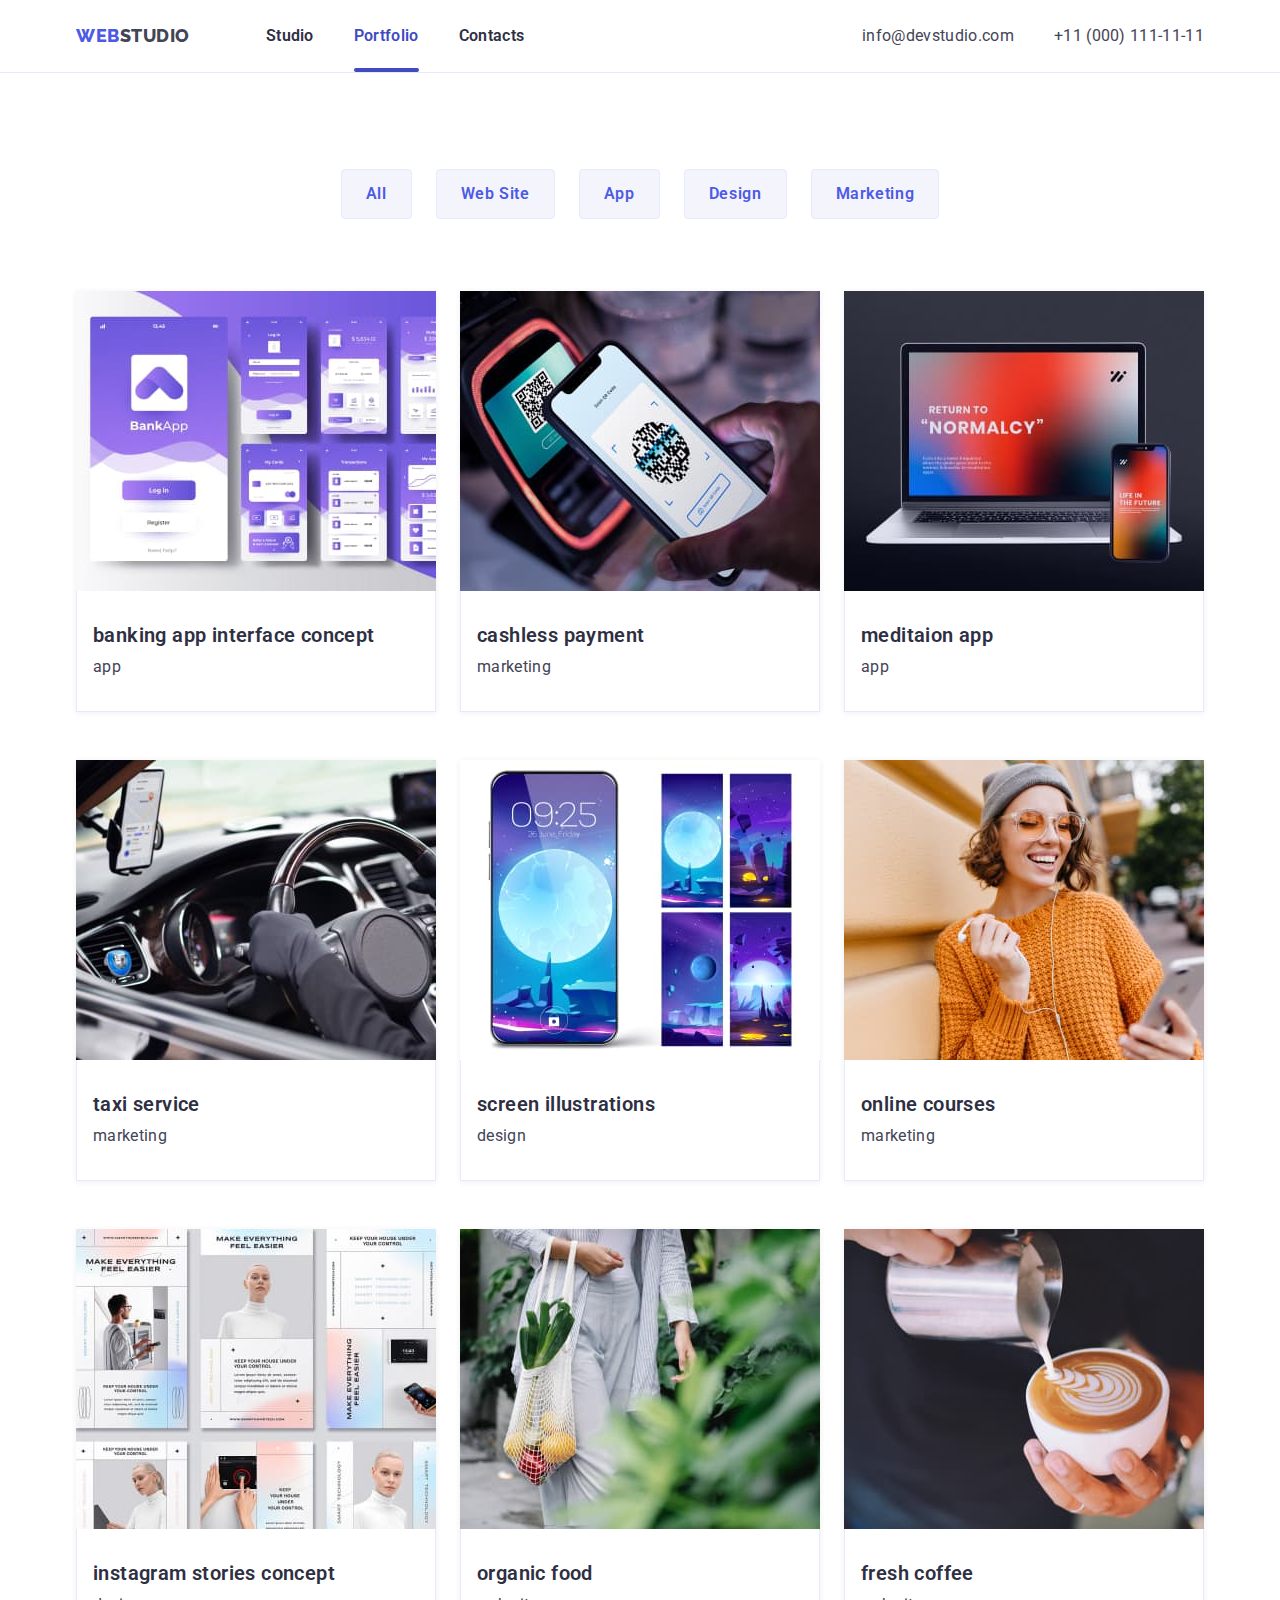
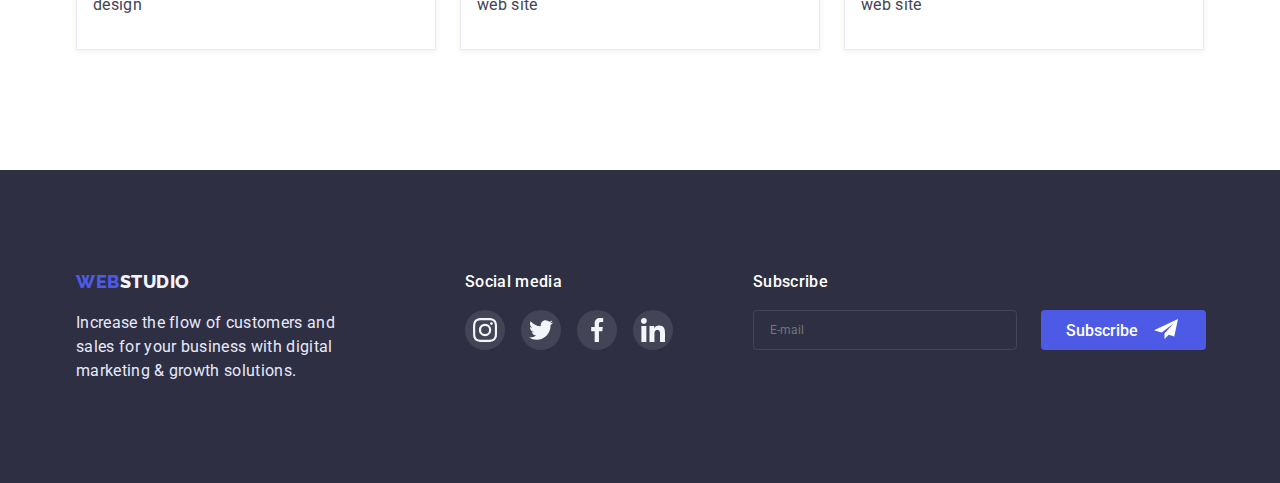
==== portfolio.html @ eb5d2533 "create" ====
<!DOCTYPE html>
<html lang="en">
  <head>
    <meta charset="UTF-8" />
    <meta http-equiv="X-UA-Compatible" content="IE=edge" />
    <meta name="viewport" content="width=device-width, initial-scale=1.0" />
    <title>Kizenko</title>
    <link rel="preconnect" href="https://fonts.googleapis.com" />
    <link rel="preconnect" href="https://fonts.gstatic.com" crossorigin />
    <link
      href="https://fonts.googleapis.com/css2?family=Raleway:wght@800&family=Roboto:wght@400;500;700;900&display=swap"
      rel="stylesheet"
    />
    <link
      rel="stylesheet"
      href="https://cdnjs.cloudflare.com/ajax/libs/modern-normalize/1.1.0/modern-normalize.min.css"
    />
    <link rel="stylesheet" href="./css/styles.css" />
  </head>
  <body>
    <!--header-->
    <header class="header">
      <div class="container main-nav">
        <nav class="nav">
          <a class="logo link" href="./index.html">
            <span class="web">web</span><span class="studio">studio</span>
          </a>
          <ul class="menu list">
            <li class="item">
              <a class="menu-item link" href="./index.html">Studio</a>
            </li>
            <li class="item">
              <a class="menu-item link current" href="./portfolio.html"
                >Portfolio</a
              >
            </li>
            <li class="item"><a class="menu-item link" href="">Contacts</a></li>
          </ul>
        </nav>
        <ul class="contact-menu list">
          <li>
            <a class="contact-mail link" href="mailto:info@devstudio.com"
              >info@devstudio.com</a
            >
          </li>
          <li>
            <a class="contact-tel link" href="tel:+110001111111"
              >+11 (000) 111-11-11</a
            >
          </li>
        </ul>
      </div>
    </header>
    <main>
      <section class="filter">
        <div class="container">
          <ul class="filter-list list">
            <li class="filter-item">
              <button class="filter-btn" type="button">All</button>
            </li>
            <li class="filter-item">
              <button class="filter-btn" type="button">Web Site</button>
            </li>
            <li class="filter-item">
              <button class="filter-btn" type="button">App</button>
            </li>
            <li class="filter-item">
              <button class="filter-btn" type="button">Design</button>
            </li>
            <li class="filter-item">
              <button class="filter-btn" type="button">Marketing</button>
            </li>
          </ul>
          <ul class="filter-img list">
            <li class="filter-img-item">
              <a class="filter-img-link link" href="">
                <div class="img-wrap">
                  <img
                    class="picture"
                    src="./images/app.jpg"
                    alt="apps"
                    width="360"
                  />
                  <p class="slide-window">
                    14 Stylish and User-Friendly App Design Concepts · Task
                    Manager App · Calorie Tracker App · Exotic Fruit Ecommerce
                    App · Cloud Storage App
                  </p>
                </div>
                <div class="card-portfolio">
                  <h2 class="filter-title">banking app interface concept</h2>
                  <p class="filter-text">app</p>
                </div>
              </a>
            </li>
            <li class="filter-img-item">
              <a class="filter-img-link link" href="">
                <div class="img-wrap">
                  <img
                    class="picture"
                    src="./images/payment.jpg"
                    alt="paymant"
                    width="360"
                  />
                  <p class="slide-window">
                    14 Stylish and User-Friendly App Design Concepts · Task
                    Manager App · Calorie Tracker App · Exotic Fruit Ecommerce
                    App · Cloud Storage App
                  </p>
                </div>
                <div class="card-portfolio">
                  <h2 class="filter-title">cashless payment</h2>
                  <p class="filter-text">marketing</p>
                </div>
              </a>
            </li>
            <li class="filter-img-item">
              <a class="filter-img-link link" href="">
                <div class="img-wrap">
                  <img
                    class="picture"
                    src="./images/macbook.jpg"
                    alt="macbook"
                    width="360"
                  />
                  <p class="slide-window">
                    14 Stylish and User-Friendly App Design Concepts · Task
                    Manager App · Calorie Tracker App · Exotic Fruit Ecommerce
                    App · Cloud Storage App
                  </p>
                </div>
                <div class="card-portfolio">
                  <h2 class="filter-title">meditaion app</h2>
                  <p class="filter-text">app</p>
                </div>
              </a>
            </li>
            <li class="filter-img-item">
              <a class="filter-img-link link" href="">
                <div class="img-wrap">
                  <img
                    class="picture"
                    src="./images/car.jpg"
                    alt="car"
                    width="360"
                  />
                  <p class="slide-window">
                    14 Stylish and User-Friendly App Design Concepts · Task
                    Manager App · Calorie Tracker App · Exotic Fruit Ecommerce
                    App · Cloud Storage App
                  </p>
                </div>
                <div class="card-portfolio">
                  <h2 class="filter-title">taxi service</h2>
                  <p class="filter-text">marketing</p>
                </div>
              </a>
            </li>
            <li class="filter-img-item">
              <a class="filter-img-link link" href="">
                <div class="img-wrap">
                  <img
                    class="picture"
                    src="./images/wallpaper.jpg"
                    alt="wallpaper"
                    width="360"
                  />
                  <p class="slide-window">
                    14 Stylish and User-Friendly App Design Concepts · Task
                    Manager App · Calorie Tracker App · Exotic Fruit Ecommerce
                    App · Cloud Storage App
                  </p>
                </div>
                <div class="card-portfolio">
                  <h2 class="filter-title">screen illustrations</h2>
                  <p class="filter-text">design</p>
                </div>
              </a>
            </li>
            <li class="filter-img-item">
              <a class="filter-img-link link" href="">
                <div class="img-wrap">
                  <img
                    class="picture"
                    src="./images/women.jpg"
                    alt="woman"
                    width="360"
                  />
                  <p class="slide-window">
                    14 Stylish and User-Friendly App Design Concepts · Task
                    Manager App · Calorie Tracker App · Exotic Fruit Ecommerce
                    App · Cloud Storage App
                  </p>
                </div>
                <div class="card-portfolio">
                  <h2 class="filter-title">online courses</h2>
                  <p class="filter-text">marketing</p>
                </div>
              </a>
            </li>
            <li class="filter-img-item">
              <a class="filter-img-link link" href="">
                <div class="img-wrap">
                  <img
                    class="picture"
                    src="./images/instagram.jpg"
                    alt="instagram"
                    width="360"
                  />
                  <p class="slide-window">
                    14 Stylish and User-Friendly App Design Concepts · Task
                    Manager App · Calorie Tracker App · Exotic Fruit Ecommerce
                    App · Cloud Storage App
                  </p>
                </div>
                <div class="card-portfolio">
                  <h2 class="filter-title">instagram stories concept</h2>
                  <p class="filter-text">design</p>
                </div>
              </a>
            </li>
            <li class="filter-img-item">
              <a class="filter-img-link link" href="">
                <div class="img-wrap">
                  <img
                    class="picture"
                    src="./images/organic.jpg"
                    alt="organic"
                    width="360"
                  />
                  <p class="slide-window">
                    14 Stylish and User-Friendly App Design Concepts · Task
                    Manager App · Calorie Tracker App · Exotic Fruit Ecommerce
                    App · Cloud Storage App
                  </p>
                </div>
                <div class="card-portfolio">
                  <h2 class="filter-title">organic food</h2>
                  <p class="filter-text">web site</p>
                </div>
              </a>
            </li>
            <li class="filter-img-item">
              <a class="filter-img-link link" href="">
                <div class="img-wrap">
                  <img
                    class="picture"
                    src="./images/coffee.jpg"
                    alt="coffe"
                    width="360"
                  />
                  <p class="slide-window">
                    14 Stylish and User-Friendly App Design Concepts · Task
                    Manager App · Calorie Tracker App · Exotic Fruit Ecommerce
                    App · Cloud Storage App
                  </p>
                </div>
                <div class="card-portfolio">
                  <h2 class="filter-title">fresh coffee</h2>
                  <p class="filter-text">web site</p>
                </div>
              </a>
            </li>
          </ul>
        </div>
      </section>
    </main>
    <!--footer-->
    <footer class="footer">
      <div class="container">
        <div>
          <a class="logo link" href="./index.html">
            <span class="footer-web">web</span
            ><span class="footer-studio">studio</span>
          </a>

          <p class="footer-text">
            Increase the flow of customers and sales for your business with
            digital marketing & growth solutions.
          </p>
        </div>
        <div class="footer-media">
          <h2 class="media-title">Social media</h2>
          <ul class="media-list list">
            <li class="media-item">
              <a href="" class="media-link">
                <svg class="media-icon" width="24" height="24">
                  <use href="./images/icons.svg#icon-instagram"></use></svg
              ></a>
            </li>
            <li class="media-item">
              <a href="" class="media-link">
                <svg class="media-icon" width="24" height="24">
                  <use href="./images/icons.svg#icon-twitter"></use></svg
              ></a>
            </li>
            <li class="media-item">
              <a href="" class="media-link">
                <svg class="media-icon" width="24" height="24">
                  <use href="./images/icons.svg#icon-facebook"></use></svg
              ></a>
            </li>
            <li class="media-item">
              <a href="" class="media-link">
                <svg class="media-icon" width="24" height="24">
                  <use href="./images/icons.svg#icon-linkedin"></use></svg
              ></a>
            </li>
          </ul>
        </div>
        <form class="footer-form">
          <label for="email-footer" class="footer-email-label">Subscribe</label>
          <div class="btn-wrap">
            <input
              type="email"
              id="email-footer"
              class="email-input"
              name="email-footer"
              placeholder="E-mail"
            />
            <button type="submit" class="footer-btn">Subscribe</button>
          </div>
        </form>
      </div>
    </footer>
  </body>
</html>
---- css/styles.css ----
:root {
  --brand-color: #4d5ae5;
  --headings-text-color: #2e2f42;
  --text-color: #434455;
  --background-color: #ffffff;
  --animation-duration: 250ms;
  --animation-timing-function: cubic-bezier(0.4, 0, 0.2, 1);
}
html {
  box-sizing: border-box;
}
*,
*::before *::after {
  box-sizing: inherit;
}
.list {
  list-style-type: none;
}
.link {
  text-decoration: none;
}
.picture {
  display: block;
}
body {
  font-family: "Roboto", sans-serif;
  line-height: 1.5;
  letter-spacing: 0.02em;
  color: var(--text-color);
  background-color: var(--background-color);
}
p,
h1,
h2,
h3,
h4,
h5,
h6 {
  margin: 0;
}
ul,
ol {
  margin: 0;
  padding-left: 0;
}
.container {
  width: 1158px;
  margin: 0 auto;
  padding-left: 15px;
  padding-right: 15px;
  /* outline: 2px solid red; */
}
.visually-hidden {
position: absolute;
width: 1px;
height: 1px;
margin: -1px;
border: 0;
padding: 0;
white-space: nowrap;
clip-path: inset (100%);
clip: rect(0 0 0 0); overflow: hidden;}

/* ==================== HEADER ==================== */
.header {
  border-bottom: 1px solid #e7e9fc;
}

.main-nav {
  display: flex;
  align-items: center;
}
.nav {
  display: flex;
  align-items: center;
}
.logo {
  font-family: "Raleway", sans-serif;
  font-weight: 800;
  font-size: 18px;
  line-height: 1.33;
  letter-spacing: 0.03em;
  text-transform: uppercase;
  color: var(--brand-color);
}
.nav .logo {
  margin-right: 76px;
}

.studio {
  color: var(--text-color);
}

.menu {
  display: flex;
  gap: 40px;
}
.menu-item {
  font-weight: 600;
  color: var(--headings-text-color);
}
.menu .menu-item {
  display: block;
  padding-top: 24px;
  padding-bottom: 24px;
  position: relative;
  transition-property: color;
  transition-duration: var(--animation-duration);
  transition-timing-function: var(--animation-timing-function);
}
.current {
  color: #404bbf;
}
.menu-item.current::after {
  content: "";
  position: absolute;
  width: 100%;
  height: 4px;
  border-radius: 2px;
  background-color: #404bbf;
  left: 0px;
  bottom: 0px;
}

.menu-item:hover,
.menu-item:focus {
  color: var(--brand-color);
}
.contact-menu {
  display: flex;
  gap: 40px;
  margin-left: auto;
}
.contact-mail {
  color: var(--text-color);
  transition-property: color;
  transition-duration: var(--animation-duration);
  transition-timing-function: var(--animation-timing-function);
}
.contact-mail:hover,
.contact-mail:focus {
  color: var(--brand-color);
}

.contact-tel {
  color: var(--text-color);
  transition-property: color;
  transition-duration: var(--animation-duration);
  transition-timing-function: var(--animation-timing-function);
}
.contact-tel:hover,
.contact-tel:focus {
  color: var(--brand-color);
}

/* ==================== /HEADER ==================== */

/* ==================== HERO ==================== */
.hero {
  max-width: 1440px;
  height: 600px;
  background-color: var(--headings-text-color);
  padding-top: 188px;
  padding-bottom: 188px;
  margin-left: auto;
  margin-right: auto;
  background-image: linear-gradient(
      rgba(46, 47, 66, 0.7),
      rgba(46, 47, 66, 0.7)
    ),
    url(../images/office.jpg);
  background-size: cover;
  background-repeat: no-repeat;
}
.hero .container {
  text-align: center;
}
.hero-title {
  font-family: "Roboto", sans-serif;
  font-weight: 700;
  font-size: 56px;
  line-height: 1.07;
  letter-spacing: 0.02em;
  color: #ffffff;
  max-width: 500px;
  margin-left: auto;
  margin-right: auto;
  margin-bottom: 48px;
}
.hero-btn {
  display: inline-block;
  min-width: 169px;
  min-height: 56px;
  background-color: var(--brand-color);
  color: #ffffff;
  font-family: "Roboto";
  font-weight: 600;
  font-size: 16px;
  line-height: 1.19;
  letter-spacing: 0.04em;
  border-radius: 4px;
  padding: 16px, 32px;
  border: 1px solid transparent;
  transition-property: background-color;
  transition-duration: var(--animation-duration);
  transition-timing-function: var(--animation-timing-function);
}
.hero-btn:hover,
.hero-btn:focus {
  color: #ffffff;
  background-color: #404bbf;
  cursor: pointer;
  box-shadow: 0px 4px 4px rgba(0, 0, 0, 0.15);
  border-radius: 4px;
}
/* ==================== /HERO ==================== */

/* ==================== ADVANTAGES ==================== */
.advantages {
  padding-top: 120px;
  padding-bottom: 120px;
}
.advantages-list {
  display: flex;
  gap: 24px;
}
.advantages-title {
  display: none;
}
.list-element::before {
  display: block;
  content: "";
  height: 112px;
  background: #f4f4fd;
  border-radius: 4px;
  background-size: 64px 64px;
  background-repeat: no-repeat;
  background-position: center;
  margin-bottom: 8px;
}
.icon-antenna::before {
  background-image: url("../images/antenna.svg");
}
.icon-clock::before {
  background-image: url("../images/clock.svg");
}
.icon-diagram::before {
  background-image: url("../images/diagram.svg");
}
.icon-astronaut::before {
  background-image: url("../images/astronaut.svg");
}

.list-element {
  width: 264px;
}
.list-element .list-title {
  font-family: "Roboto", sans-serif;
  font-weight: 600;
  font-size: 20px;
  line-height: 1.2;
  letter-spacing: 0.02em;
  color: var(--headings-text-color);
  margin-bottom: 8px;
}

/* ==================== /ADVANTAGES ==================== */

/* ==================== IMG-LIST ==================== */
.img {
  padding-bottom: 120px;
}
.img-list {
  display: flex;
  gap: 24px;
}
.img-title {
  font-family: "Roboto", sans-serif;
  font-weight: 600;
  font-size: 36px;
  line-height: 1.11;
  letter-spacing: 0.02em;
  text-transform: capitalize;
  color: var(--headings-text-color);
  text-align: center;
  margin-bottom: 72px;
}
/* ==================== /IMG-LIST ==================== */

/* ==================== TEAM ==================== */
.team {
  background-color: #f4f4fd;
  padding-top: 120px;
  padding-bottom: 120px;
}
.team-title {
  text-align: center;
}
.team-list {
  display: flex;
  gap: 24px;
}
.card {
  text-align: center;
  margin-top: 32px;
  margin-bottom: 32px;
}
.team-title {
  font-family: "Roboto", sans-serif;
  font-weight: 600;
  font-size: 36px;
  line-height: 1.11;
  letter-spacing: 0.02em;
  text-transform: capitalize;
  color: var(--headings-text-color);
  margin-bottom: 72px;
}
.teammate {
  background-color: #ffffff;
  border-radius: 0px 0px 4px 4px;
  box-shadow: 0px 1px 6px rgba(46, 47, 66, 0.08),
    0px 1px 1px rgba(46, 47, 66, 0.16), 0px 2px 1px rgba(46, 47, 66, 0.08);
}
.teammate-name {
  font-family: "Roboto", sans-serif;
  font-weight: 600;
  font-size: 20px;
  line-height: 1.2;
  letter-spacing: 0.02em;
  color: var(--headings-text-color);
  margin-bottom: 8px;
}
.teammate-position {
  margin-bottom: 8px;
}
.social-list {
  display: flex;
  justify-content: center;
  gap: 24px;
}
.social-list-link {
  display: flex;
  justify-content: center;
  align-items: center;
  width: 40px;
  height: 40px;
  border-radius: 50%;
  background-color: var(--brand-color);
  transition-property: background-color;
  transition-duration: var(--animation-duration);
  transition-timing-function: var(--animation-timing-function);
}
.social-list-link:hover,
.social-list-link:focus {
  background-color: #404bbf;
}
/* ==================== /TEAM ==================== */

/* ==================== CUSTOMERS ==================== */
.customers {
  padding-top: 130px;
  padding-bottom: 120px;
}
.customers-title {
  font-family: "Roboto", sans-serif;
  font-weight: 700;
  font-size: 36px;
  line-height: 1.11em;
  color: var(--headings-text-color);
  text-align: center;
  margin-bottom: 72px;
}
.customers-list {
  display: flex;
  gap: 24px;
}
.customers-item {
  width: 168px;
  height: 88px;
}
.customers-link {
  width: 100%;
  height: 100%;
  border: 1px solid #8e8f99;
  border-radius: 4px;
  display: flex;
  align-items: center;
  justify-content: center;
  transition-property: border-color;
  transition-duration: var(--animation-duration);
  transition-timing-function: var(--animation-timing-function);
  color: #998e97;
}
.customers-link:hover,
.customers-link:focus {
  border-color: #404bbf;
}
.customers-link .customers-icon {
  fill: currentColor;
  transition-property: fill;
  transition-duration: var(--animation-duration);
  transition-timing-function: var(--animation-timing-function);
}
.customers-link:hover .customers-icon,
.customers-link:focus .customers-icon {
  fill: #404bbf;
}

/* ==================== /CUSTOMERS ==================== */

/* ==================== FOOTER ==================== */

.footer {
  padding-top: 100px;
  padding-bottom: 100px;
  background-color: var(--headings-text-color);
  color: #e7e9fc;
}
.footer .container {
  display: flex;
}
.footer-studio {
  color: #f4f4fd;
}

.footer-text {
margin-top: 16px;
width: 269px;
height: 72px;
left: 156px;
font-family: 'Roboto', sans-serif;
font-size: 16px;
line-height: 1.5em;
}
.footer-media {
  text-align: start;
  margin-left: 120px;
}
.media-title {
  font-family: "Roboto", sans-serif;
  font-weight: 500;
  font-size: 16px;
  line-height: 1.5em;
  margin-bottom: 16px;
  color: #FFFFFF;
}
.media-list {
  display: flex;
  justify-content: center;
  gap: 16px;
}
.media-link {
  display: flex;
  justify-content: center;
  align-items: center;
  width: 40px;
  height: 40px;
  border-radius: 50%;
  background-color: rgba(255, 255, 255, 0.1);
  transition-property: background-color;
  transition-duration: var(--animation-duration);
  transition-timing-function: var(--animation-timing-function);
}
.media-link:hover,
.media-link:focus {
  background-color: #31d0aa;
}
.footer-form{
  display: block;
  margin-left: 80px;
}
.footer-email-label{
display: block;
font-family: 'Roboto', sans-serif;
font-weight: 500;
font-size: 16px;
line-height: 1.5em;
color: #FFFFFF;
margin-bottom: 16px;
}
.email-input{
  font-family: 'Roboto', sans-serif;
  font-size: 12px;
  line-height: 1.33em;
  width: 264px;
  height: 40px;
  border: 1px solid rgba(255, 255, 255, 0.1);;
  background-color: transparent;
  border-radius: 4px;
  padding-left: 16px;
  transition-property: border-color, ;
  outline: none;
  transition-duration: var(--animation-duration);
  transition-timing-function: var(--animation-timing-function);
  color: #FFFFFF;
}
.email-input:focus{
  border-color: #4d5ae5;
}
.btn-wrap{
  display: flex;
  align-items: center;
}
.footer-btn{
  position: relative;
  width: 165px;
  height: 40px;
  display: inline-block;
  background-color: var(--brand-color);
  color: #ffffff;
  font-family: 'Roboto', sans-serif;
  font-weight: 500;
  font-size: 16px;
  line-height: 1.5em;
  border-radius: 4px;
  text-align: left;
  border: 1px solid transparent;
  transition-property: background-color;
  transition-duration: var(--animation-duration);
  transition-timing-function: var(--animation-timing-function);
  align-items: center;
  padding: 8px 24px;
  margin-left: 24px;
}
.footer-btn:hover,
.footer-btn:focus {
  color: #ffffff;
  background-color: var(--brand-color);
  cursor: pointer;
  box-shadow: 0px 4px 4px rgba(0, 0, 0, 0.15);
}
.footer-btn::after{
  content: "";
  width: 24px;
  height: 20px;
  position: absolute;
  background-image: url(../images/send.svg);
  transform: translate(16px);
}
/* ==================== /FOOTER ==================== */

/* ==================== PORTFOLIO PAGE ==================== */

/* ==================== FILTER ==================== */
.filter {
  padding-top: 96px;
  padding-bottom: 120px;
}
.filter-list {
  display: flex;
  justify-content: center;
  gap: 24px;
  margin-bottom: 72px;
}
.filter-btn {
  display: inline-block;
  padding: 12px 24px;
  font-family: "Roboto", sans-serif;
  font-weight: 600;
  font-size: 16px;
  line-height: 1.5;
  letter-spacing: 0.04em;
  color: var(--brand-color);
  background-color: #f4f4fd;
  border: 1px solid #e7e9fc;
  border-radius: 4px;

  transition-property: background-color, box-shadow, color;
  transition-duration: var(--animation-duration);
  transition-timing-function: var(--animation-timing-function);
}
.filter-btn:hover,
.filter-btn:focus {
  color: #ffffff;
  background-color: var(--brand-color);
  cursor: pointer;
  box-shadow: 0px 4px 4px rgba(0, 0, 0, 0.15);
}

/* ==================== /FILTER ==================== */
/* ==================== FILTER-IMG ==================== */

.card-portfolio {
  padding-top: 32px;
  padding-bottom: 32px;
  padding-left: 16px;
  border: 1px solid #e7e9fc;
  border-top: transparent;
}
.filter-img {
  display: flex;
  flex-wrap: wrap;
}

.filter-img-item {
  margin-right: 24px;
  margin-bottom: 48px;
  box-shadow: 0px 1px 6px rgba(46, 47, 66, 0.08);
  transition-property: box-shadow;
  transition-duration: var(--animation-duration);
  transition-timing-function: var(--animation-timing-function);
}
.filter-img-link {
  display: block;
}
.filter-img-link:hover .slide-window {
  transform: translateY(0%);
}
/* ---------- Slide Window ---------- */
.img-wrap {
  position: relative;
  overflow: hidden;
}
.slide-window {
  position: absolute;
  top: 0px;

  font-family: "Roboto", sans-serif;
  font-style: normal;
  font-weight: 400;
  font-size: 16px;
  line-height: 1.5;
  letter-spacing: 0.02em;
  color: #f4f4fd;
  background-color: #4d5ae5;
  padding-top: 40px;
  padding-left: 32px;
  padding-right: 32px;
  height: 100%;
  transform: translateY(100%);
  transition-property: transform;
  transition-duration: var(--animation-duration);
  transition-timing-function: var(--animation-timing-function);
}
/* ---------- /Slide Window ---------- */
.filter-img-item:hover,
.filter-img-item:focus {
  box-shadow: 0px 1px 6px rgba(46, 47, 66, 0.08),
    0px 1px 1px rgba(46, 47, 66, 0.16), 0px 2px 1px rgba(46, 47, 66, 0.08);
}

.filter-img-item:nth-child(3n) {
  margin-right: 0;
}
.filter-img-item:nth-last-child(-n + 3) {
  margin-bottom: 0px;
}
.filter-title {
  font-family: "Roboto", sans-serif;
  font-weight: 600;
  font-size: 20px;
  line-height: 1.2;
  letter-spacing: 0.02em;
  color: var(--headings-text-color);
  margin-bottom: 8px;
}
.filter-text {
  font-family: "Roboto", sans-serif;
  line-height: 1.5;
  letter-spacing: 0.02em;
  color: var(--text-color);
}

/* ==================== /FILTER-IMG ==================== */
/* ==================== /PORTFOLIO PAGE ==================== */

/* ==================== OVERLAY ==================== */

.overlay {
  position: fixed;
  top: 0;
  width: 100%;
  height: 100%;
  background-color: rgba(46, 47, 66, 0.4);
  transition-property: opacity, visibility;
  transition-duration: var(--animation-duration);
  transition-timing-function: var(--animation-timing-function);
}
.modal {
  position: absolute;
  top: 50%;
  left: 50%;
  width: 408px;
  min-height: 576px;
  background-color: #fcfcfc;
  border-radius: 4px;
  transform: translate(-50%, -50%) scale(1);
  transition-property: transform;
  transition-duration: var(--animation-duration);
  transition-timing-function: var(--animation-timing-function);
}
.overlay.is-hidden .modal {
  transform: translate(-50%, -50%) scale(0);
}

.modal-close {
  position: absolute;
  display: flex;
  top: 24px;
  right: 24px;
  width: 24px;
  height: 24px;
  border-radius: 50%;
  background-color: #e7e9fc;
  color:currentColor;
  border: 1px solid rgba(0, 0, 0, 0.1);
  cursor: pointer;
  align-items: center;
  justify-content: center;
  transition-property: background-color, fill;
  transition-duration: var(--animation-duration);
  transition-timing-function: var(--animation-timing-function);
}
.modal-close:hover,
.modal-close:focus{
  background-color: #404BBF;
  fill:#FFFFFF;
}
.is-hidden {
  opacity: 0;
  visibility: hidden;
  pointer-events: none;
}

.modal-title {
  font-family: "Roboto", sans-serif;
  font-weight: 500;
  font-size: 16px;
  line-height: 1.5em;
  text-align: center;
  padding-top: 72px;
  padding-bottom: 14px;
  color: #2e2f42;
}

.form {
  margin: 0 auto;
  padding: 24px;
  padding-top: 0;
  
}

.label {
  font-family: "Roboto", sans-serif;
  font-size: 12px;
  line-height: 1.33em;
  color: #8e8f99;
  margin-bottom: 4px;
}
.form-wrap{
  margin: 0 auto;
  margin-bottom: 8px;
}
.input-wrap{
    position: relative;
}

.input-icon{
  position: absolute;
  left: 19px;
  top: 50%;
  transform: translateY(-50%);
  fill: currentColor;
  transition-property: fill;
  transition-duration: var(--animation-duration);
  transition-timing-function: var(--animation-timing-function);
}

.input {
  font-family: 'Roboto', sans-serif;
  font-size: 12px;
  line-height: 1.33em;
  display: flex;
  width: 360px;
  height: 40px;
  border: 1px solid rgba(33, 33, 33, 0.2);
  background-color: transparent;
  border-radius: 4px;
  padding-left: 38px;
  outline: none;
  transition-property: border-color, ;
  transition-duration: var(--animation-duration);
  transition-timing-function: var(--animation-timing-function);
}
.input:focus{
  border-color: #4d5ae5;
}

.input:focus + .input-icon{
  fill: var(--brand-color);
}



.comment {
  font-family: 'Roboto', sans-serif;
  font-size: 12px;
  line-height: 1.33em;
  resize: none;
  width: 360px;
  height: 120px;
  border: 1px solid rgba(33, 33, 33, 0.2);
  background-color: transparent;
  border-radius: 4px;
  outline: none;
  padding-left: 16px;
  padding-top: 8px;
  margin-bottom: 16px;
  transition-property: border-color, ;
  transition-duration: var(--animation-duration);
  transition-timing-function: var(--animation-timing-function);
}
.comment:focus{
  border-color: #4d5ae5;}

.comment::placeholder{
font-family: 'Roboto', sans-serif;
font-size: 12px;
line-height: 1.33em;
color: rgba(117, 117, 117, 0.5);
}

.checkbox-wrap{
  display: flex;
  margin-bottom: 24px;
}
.checkbox-label{
  font-family: "Roboto", sans-serif;
  font-size: 12px;
  line-height: 1.33em;
  color: #8e8f99;
  display: flex;
  text-align: center;
}
.checkbox-label::before{
  display:block;
  content: " ";
  width: 16px;
  height: 16px;
  border: 1.25px solid #000000;
  border-radius: 2px; ;
  margin-right: 8px;
  position: center;
}
.checkbox:checked + .checkbox-label::before {
background-color:var(--brand-color) ;
border: none;
background-image: url(../images/check.svg);
background-repeat: no-repeat;
background-size: 10px 8px;
background-position: center;

}
.policy-link{
  margin-left: 4px;
  color:#4D5AE5;
}

.form-btn {
  display: block;
  min-width: 169px;
  min-height: 56px;
  background-color: var(--brand-color);
  color: #ffffff;
  font-family: "Roboto";
  font-weight: 600;
  font-size: 16px;
  line-height: 1.19;
  letter-spacing: 0.04em;
  border-radius: 4px;
  padding: 16px, 32px;
  border: 1px solid transparent;
  transition-property: background-color, fill;
  transition-duration: var(--animation-duration);
  transition-timing-function: var(--animation-timing-function);
  margin: 0 auto;

}
.form-btn:hover,
.form-btn:focus {
  color: #ffffff;
  background-color: #404bbf;
  cursor: pointer;
  box-shadow: 0px 4px 4px rgba(0, 0, 0, 0.15);
  border-radius: 4px;

/* ==================== /OVERLAY ==================== */
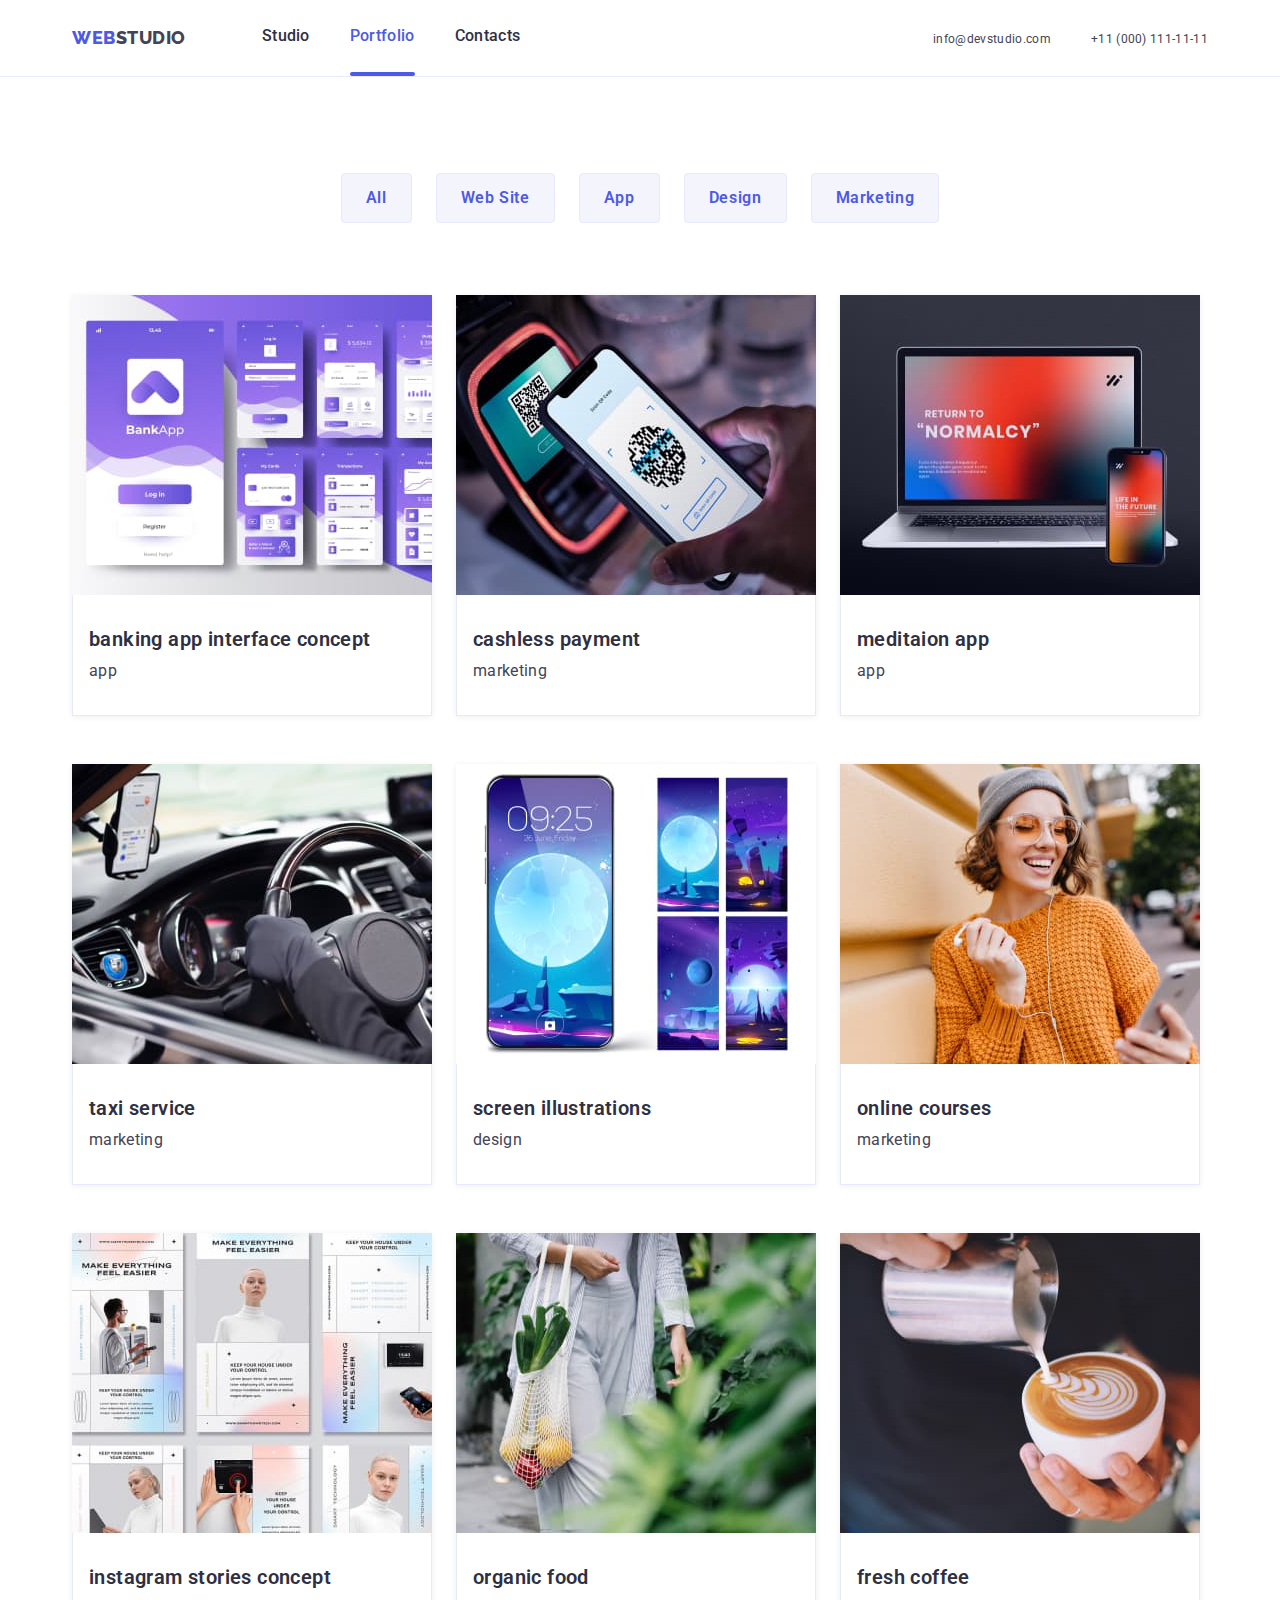
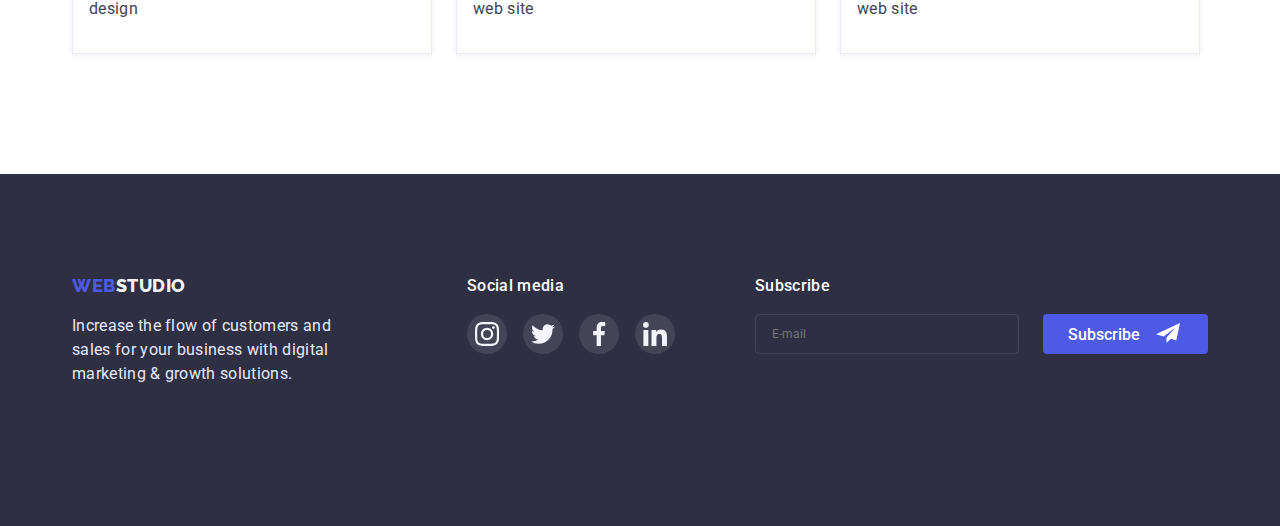
==== commit 0f31ecc4: "add min-wight" ====
--- a/portfolio.html
+++ b/portfolio.html
@@ -16,6 +16,9 @@
       href="https://cdnjs.cloudflare.com/ajax/libs/modern-normalize/1.1.0/modern-normalize.min.css"
     />
     <link rel="stylesheet" href="./css/styles.css" />
+    <link rel="stylesheet" href="./css/mobile.css" />
+    <link rel="stylesheet" href="./css/tablet.css" />
+    <link rel="stylesheet" href="./css/desktop.css" />
   </head>
   <body>
     <!--header-->
@@ -268,45 +271,46 @@
     <!--footer-->
     <footer class="footer">
       <div class="container">
-        <div>
-          <a class="logo link" href="./index.html">
-            <span class="footer-web">web</span
-            ><span class="footer-studio">studio</span>
-          </a>
-
-          <p class="footer-text">
-            Increase the flow of customers and sales for your business with
-            digital marketing & growth solutions.
-          </p>
-        </div>
-        <div class="footer-media">
-          <h2 class="media-title">Social media</h2>
-          <ul class="media-list list">
-            <li class="media-item">
-              <a href="" class="media-link">
-                <svg class="media-icon" width="24" height="24">
-                  <use href="./images/icons.svg#icon-instagram"></use></svg
-              ></a>
-            </li>
-            <li class="media-item">
-              <a href="" class="media-link">
-                <svg class="media-icon" width="24" height="24">
-                  <use href="./images/icons.svg#icon-twitter"></use></svg
-              ></a>
-            </li>
-            <li class="media-item">
-              <a href="" class="media-link">
-                <svg class="media-icon" width="24" height="24">
-                  <use href="./images/icons.svg#icon-facebook"></use></svg
-              ></a>
-            </li>
-            <li class="media-item">
-              <a href="" class="media-link">
-                <svg class="media-icon" width="24" height="24">
-                  <use href="./images/icons.svg#icon-linkedin"></use></svg
-              ></a>
-            </li>
-          </ul>
+        <div class="footer-block-top">
+          <div class="footer-block-logo">
+            <a class="logo link" href="./index.html">
+              <span class="footer-web">web</span
+              ><span class="footer-studio">studio</span>
+            </a>
+            <p class="footer-text">
+              Increase the flow of customers and sales for your business with
+              digital marketing & growth solutions.
+            </p>
+          </div>
+          <div class="footer-media">
+            <h2 class="media-title">Social media</h2>
+            <ul class="media-list list">
+              <li class="media-item">
+                <a href="" class="media-link">
+                  <svg class="media-icon" width="24" height="24">
+                    <use href="./images/icons.svg#icon-instagram"></use></svg
+                ></a>
+              </li>
+              <li class="media-item">
+                <a href="" class="media-link">
+                  <svg class="media-icon" width="24" height="24">
+                    <use href="./images/icons.svg#icon-twitter"></use></svg
+                ></a>
+              </li>
+              <li class="media-item">
+                <a href="" class="media-link">
+                  <svg class="media-icon" width="24" height="24">
+                    <use href="./images/icons.svg#icon-facebook"></use></svg
+                ></a>
+              </li>
+              <li class="media-item">
+                <a href="" class="media-link">
+                  <svg class="media-icon" width="24" height="24">
+                    <use href="./images/icons.svg#icon-linkedin"></use></svg
+                ></a>
+              </li>
+            </ul>
+          </div>
         </div>
         <form class="footer-form">
           <label for="email-footer" class="footer-email-label">Subscribe</label>
--- a/css/styles.css
+++ b/css/styles.css
@@ -5,6 +5,7 @@
   --background-color: #ffffff;
   --animation-duration: 250ms;
   --animation-timing-function: cubic-bezier(0.4, 0, 0.2, 1);
+  --gradient: linear-gradient(rgba(46, 47, 66, 0.7), rgba(46, 47, 66, 0.7));
 }
 html {
   box-sizing: border-box;
@@ -20,6 +21,9 @@
   text-decoration: none;
 }
 .picture {
+  width: 100%;
+}
+img {
   display: block;
 }
 body {
@@ -43,27 +47,39 @@
   margin: 0;
   padding-left: 0;
 }
-.container {
-  width: 1158px;
+/* .container {
+  width: 1158px; 
   margin: 0 auto;
   padding-left: 15px;
   padding-right: 15px;
-  /* outline: 2px solid red; */
-}
+} */
+/* outline: 2px solid red;*/
+
 .visually-hidden {
-position: absolute;
-width: 1px;
-height: 1px;
-margin: -1px;
-border: 0;
-padding: 0;
-white-space: nowrap;
-clip-path: inset (100%);
-clip: rect(0 0 0 0); overflow: hidden;}
+  position: absolute;
+  width: 1px;
+  height: 1px;
+  margin: -1px;
+  border: 0;
+  padding: 0;
+  white-space: nowrap;
+  clip-path: inset (100%);
+  clip: rect(0 0 0 0);
+  overflow: hidden;
+}
+.menu-btn-open,
+.menu-btn-close {
+  background-color: transparent;
+  border-color: transparent;
+  margin-left: auto;
+  padding: 0;
+}
 
 /* ==================== HEADER ==================== */
 .header {
   border-bottom: 1px solid #e7e9fc;
+  padding-top: 24px;
+  padding-bottom: 24px;
 }
 
 .main-nav {
@@ -71,7 +87,6 @@
   align-items: center;
 }
 .nav {
-  display: flex;
   align-items: center;
 }
 .logo {
@@ -91,47 +106,37 @@
   color: var(--text-color);
 }
 
-.menu {
-  display: flex;
-  gap: 40px;
-}
 .menu-item {
-  font-weight: 600;
+  font-family: "Roboto", sans-serif;
+  font-weight: 500;
+  font-size: 16px;
+  line-height: 1.5em;
   color: var(--headings-text-color);
 }
 .menu .menu-item {
   display: block;
-  padding-top: 24px;
-  padding-bottom: 24px;
   position: relative;
   transition-property: color;
   transition-duration: var(--animation-duration);
   transition-timing-function: var(--animation-timing-function);
 }
-.current {
-  color: #404bbf;
-}
-.menu-item.current::after {
-  content: "";
-  position: absolute;
-  width: 100%;
-  height: 4px;
-  border-radius: 2px;
-  background-color: #404bbf;
-  left: 0px;
-  bottom: 0px;
-}
-
+
+@media screen and (min-width: 768px) {
+  .current {
+    color: #404bbf;
+  }
+}
 .menu-item:hover,
 .menu-item:focus {
   color: var(--brand-color);
 }
 .contact-menu {
-  display: flex;
-  gap: 40px;
+  /* display: flex; */
+  /* gap: 40px; */
   margin-left: auto;
 }
 .contact-mail {
+  /* display: inline-block; */
   color: var(--text-color);
   transition-property: color;
   transition-duration: var(--animation-duration);
@@ -143,6 +148,7 @@
 }
 
 .contact-tel {
+  /* display: inline-block; */
   color: var(--text-color);
   transition-property: color;
   transition-duration: var(--animation-duration);
@@ -164,28 +170,31 @@
   padding-bottom: 188px;
   margin-left: auto;
   margin-right: auto;
-  background-image: linear-gradient(
-      rgba(46, 47, 66, 0.7),
-      rgba(46, 47, 66, 0.7)
-    ),
-    url(../images/office.jpg);
+  background-image: var(--gradient), url(../images/office-mob.jpg);
   background-size: cover;
   background-repeat: no-repeat;
 }
+@media (min-device-pixel-ratio: 2),
+  (min-resolution: 192dpi),
+  (min-resolution: 2dppx) {
+  .hero {
+    background-image: var(--gradient), url("../images/office-mob@2x.jpg");
+  }
+}
 .hero .container {
   text-align: center;
 }
 .hero-title {
   font-family: "Roboto", sans-serif;
   font-weight: 700;
-  font-size: 56px;
-  line-height: 1.07;
+  font-size: 36px;
+  line-height: 1.11em;
   letter-spacing: 0.02em;
   color: #ffffff;
   max-width: 500px;
   margin-left: auto;
   margin-right: auto;
-  margin-bottom: 48px;
+  margin-bottom: 72px;
 }
 .hero-btn {
   display: inline-block;
@@ -193,10 +202,10 @@
   min-height: 56px;
   background-color: var(--brand-color);
   color: #ffffff;
-  font-family: "Roboto";
-  font-weight: 600;
-  font-size: 16px;
-  line-height: 1.19;
+  font-family: "Roboto", sans-serif;
+  font-weight: 500;
+  font-size: 16px;
+  line-height: 1.5em;
   letter-spacing: 0.04em;
   border-radius: 4px;
   padding: 16px, 32px;
@@ -216,58 +225,53 @@
 /* ==================== /HERO ==================== */
 
 /* ==================== ADVANTAGES ==================== */
+.container {
+  width: 100%;
+  /* border: 1px solid red; */
+  margin: 0 auto;
+  padding-left: 14px;
+  padding-right: 14px;
+}
 .advantages {
-  padding-top: 120px;
-  padding-bottom: 120px;
+  padding-top: 96px;
+  padding-bottom: 96px;
 }
 .advantages-list {
-  display: flex;
   gap: 24px;
 }
 .advantages-title {
   display: none;
 }
-.list-element::before {
-  display: block;
-  content: "";
-  height: 112px;
-  background: #f4f4fd;
-  border-radius: 4px;
-  background-size: 64px 64px;
-  background-repeat: no-repeat;
-  background-position: center;
-  margin-bottom: 8px;
-}
-.icon-antenna::before {
-  background-image: url("../images/antenna.svg");
-}
-.icon-clock::before {
-  background-image: url("../images/clock.svg");
-}
-.icon-diagram::before {
-  background-image: url("../images/diagram.svg");
-}
-.icon-astronaut::before {
-  background-image: url("../images/astronaut.svg");
-}
-
 .list-element {
-  width: 264px;
-}
-.list-element .list-title {
-  font-family: "Roboto", sans-serif;
-  font-weight: 600;
-  font-size: 20px;
-  line-height: 1.2;
-  letter-spacing: 0.02em;
+  min-width: 356px;
+  margin: 0 auto;
+}
+.list-title {
+  font-family: "Roboto", sans-serif;
+  font-weight: 700;
+  font-size: 40px;
+  line-height: 1.11em;
   color: var(--headings-text-color);
   margin-bottom: 8px;
+  text-align: center;
+}
+.list-text {
+  font-family: "Roboto", sans-serif;
+  font-weight: 500;
+  font-size: 16px;
+  line-height: 1.5em;
+  letter-spacing: 0.02em;
+  margin-bottom: 72px;
+}
+.icon-astronaut .list-text {
+  margin-bottom: 0px;
 }
 
 /* ==================== /ADVANTAGES ==================== */
 
 /* ==================== IMG-LIST ==================== */
-.img {
+.services {
+  display: none;
   padding-bottom: 120px;
 }
 .img-list {
@@ -288,6 +292,9 @@
 /* ==================== /IMG-LIST ==================== */
 
 /* ==================== TEAM ==================== */
+.team .container {
+  min-width: 294px;
+}
 .team {
   background-color: #f4f4fd;
   padding-top: 120px;
@@ -297,13 +304,10 @@
   text-align: center;
 }
 .team-list {
-  display: flex;
-  gap: 24px;
+  /* display: flex; */
 }
 .card {
   text-align: center;
-  margin-top: 32px;
-  margin-bottom: 32px;
 }
 .team-title {
   font-family: "Roboto", sans-serif;
@@ -316,14 +320,16 @@
   margin-bottom: 72px;
 }
 .teammate {
+  margin-top: 72px;
   background-color: #ffffff;
   border-radius: 0px 0px 4px 4px;
   box-shadow: 0px 1px 6px rgba(46, 47, 66, 0.08),
     0px 1px 1px rgba(46, 47, 66, 0.16), 0px 2px 1px rgba(46, 47, 66, 0.08);
 }
 .teammate-name {
-  font-family: "Roboto", sans-serif;
-  font-weight: 600;
+  margin-top: 32px;
+  font-family: "Roboto", sans-serif;
+  font-weight: 500;
   font-size: 20px;
   line-height: 1.2;
   letter-spacing: 0.02em;
@@ -337,6 +343,9 @@
   display: flex;
   justify-content: center;
   gap: 24px;
+}
+.social-list-item {
+  margin-bottom: 32px;
 }
 .social-list-link {
   display: flex;
@@ -372,11 +381,18 @@
 }
 .customers-list {
   display: flex;
-  gap: 24px;
-}
+  flex-wrap: wrap;
+  justify-content: center;
+  /* gap: 16px; */
+}
+
 .customers-item {
-  width: 168px;
+  min-width: 190px;
   height: 88px;
+  margin-bottom: 72px;
+}
+.customers-item:nth-child(2n) {
+  margin-left: 16px;
 }
 .customers-link {
   width: 100%;
@@ -409,7 +425,13 @@
 /* ==================== /CUSTOMERS ==================== */
 
 /* ==================== FOOTER ==================== */
-
+.footer .logo {
+  display: block;
+}
+.footer .container {
+  /* outline: 2px solid red; */
+  text-align: center;
+}
 .footer {
   padding-top: 100px;
   padding-bottom: 100px;
@@ -417,24 +439,26 @@
   color: #e7e9fc;
 }
 .footer .container {
-  display: flex;
+  margin: 0 auto;
 }
 .footer-studio {
   color: #f4f4fd;
 }
 
 .footer-text {
-margin-top: 16px;
-width: 269px;
-height: 72px;
-left: 156px;
-font-family: 'Roboto', sans-serif;
-font-size: 16px;
-line-height: 1.5em;
+  /* align-items: center; */
+  text-align: left;
+  margin: 0 auto;
+  margin-top: 16px;
+  margin-bottom: 72px;
+  min-width: 269px;
+  font-family: "Roboto", sans-serif;
+  font-size: 16px;
+  line-height: 1.5em;
 }
 .footer-media {
-  text-align: start;
-  margin-left: 120px;
+  /* text-align: start; */
+  /* margin-left: 120px; */
 }
 .media-title {
   font-family: "Roboto", sans-serif;
@@ -442,11 +466,12 @@
   font-size: 16px;
   line-height: 1.5em;
   margin-bottom: 16px;
-  color: #FFFFFF;
+  color: #ffffff;
 }
 .media-list {
   display: flex;
   justify-content: center;
+  margin-bottom: 72px;
   gap: 16px;
 }
 .media-link {
@@ -465,50 +490,51 @@
 .media-link:focus {
   background-color: #31d0aa;
 }
-.footer-form{
+.footer-form {
   display: block;
-  margin-left: 80px;
-}
-.footer-email-label{
-display: block;
-font-family: 'Roboto', sans-serif;
-font-weight: 500;
-font-size: 16px;
-line-height: 1.5em;
-color: #FFFFFF;
-margin-bottom: 16px;
-}
-.email-input{
-  font-family: 'Roboto', sans-serif;
+  /* margin-left: 80px; */
+}
+.footer-email-label {
+  display: block;
+  font-family: "Roboto", sans-serif;
+  font-weight: 500;
+  font-size: 16px;
+  line-height: 1.5em;
+  color: #ffffff;
+  margin-bottom: 16px;
+}
+.email-input {
+  font-family: "Roboto", sans-serif;
   font-size: 12px;
   line-height: 1.33em;
-  width: 264px;
+  width: 100%;
   height: 40px;
-  border: 1px solid rgba(255, 255, 255, 0.1);;
+  border: 1px solid rgba(255, 255, 255, 0.1);
   background-color: transparent;
   border-radius: 4px;
   padding-left: 16px;
-  transition-property: border-color, ;
+  transition-property: border-color;
   outline: none;
   transition-duration: var(--animation-duration);
   transition-timing-function: var(--animation-timing-function);
-  color: #FFFFFF;
-}
-.email-input:focus{
+  color: #ffffff;
+  margin-bottom: 16px;
+}
+.email-input:focus {
   border-color: #4d5ae5;
 }
-.btn-wrap{
-  display: flex;
+.btn-wrap {
+  /* display: flex; */
   align-items: center;
 }
-.footer-btn{
+.footer-btn {
   position: relative;
-  width: 165px;
+  min-width: 165px;
   height: 40px;
   display: inline-block;
   background-color: var(--brand-color);
   color: #ffffff;
-  font-family: 'Roboto', sans-serif;
+  font-family: "Roboto", sans-serif;
   font-weight: 500;
   font-size: 16px;
   line-height: 1.5em;
@@ -529,7 +555,7 @@
   cursor: pointer;
   box-shadow: 0px 4px 4px rgba(0, 0, 0, 0.15);
 }
-.footer-btn::after{
+.footer-btn::after {
   content: "";
   width: 24px;
   height: 20px;
@@ -680,7 +706,7 @@
   position: absolute;
   top: 50%;
   left: 50%;
-  width: 408px;
+  min-width: 408px;
   min-height: 576px;
   background-color: #fcfcfc;
   border-radius: 4px;
@@ -702,7 +728,7 @@
   height: 24px;
   border-radius: 50%;
   background-color: #e7e9fc;
-  color:currentColor;
+  color: currentColor;
   border: 1px solid rgba(0, 0, 0, 0.1);
   cursor: pointer;
   align-items: center;
@@ -712,9 +738,9 @@
   transition-timing-function: var(--animation-timing-function);
 }
 .modal-close:hover,
-.modal-close:focus{
-  background-color: #404BBF;
-  fill:#FFFFFF;
+.modal-close:focus {
+  background-color: #404bbf;
+  fill: #ffffff;
 }
 .is-hidden {
   opacity: 0;
@@ -737,7 +763,6 @@
   margin: 0 auto;
   padding: 24px;
   padding-top: 0;
-  
 }
 
 .label {
@@ -747,15 +772,15 @@
   color: #8e8f99;
   margin-bottom: 4px;
 }
-.form-wrap{
+.form-wrap {
   margin: 0 auto;
   margin-bottom: 8px;
 }
-.input-wrap{
-    position: relative;
-}
-
-.input-icon{
+.input-wrap {
+  position: relative;
+}
+
+.input-icon {
   position: absolute;
   left: 19px;
   top: 50%;
@@ -767,7 +792,7 @@
 }
 
 .input {
-  font-family: 'Roboto', sans-serif;
+  font-family: "Roboto", sans-serif;
   font-size: 12px;
   line-height: 1.33em;
   display: flex;
@@ -778,26 +803,24 @@
   border-radius: 4px;
   padding-left: 38px;
   outline: none;
-  transition-property: border-color, ;
-  transition-duration: var(--animation-duration);
-  transition-timing-function: var(--animation-timing-function);
-}
-.input:focus{
+  transition-property: border-color;
+  transition-duration: var(--animation-duration);
+  transition-timing-function: var(--animation-timing-function);
+}
+.input:focus {
   border-color: #4d5ae5;
 }
 
-.input:focus + .input-icon{
+.input:focus + .input-icon {
   fill: var(--brand-color);
 }
 
-
-
 .comment {
-  font-family: 'Roboto', sans-serif;
+  font-family: "Roboto", sans-serif;
   font-size: 12px;
   line-height: 1.33em;
   resize: none;
-  width: 360px;
+  min-width: 360px;
   height: 120px;
   border: 1px solid rgba(33, 33, 33, 0.2);
   background-color: transparent;
@@ -806,25 +829,26 @@
   padding-left: 16px;
   padding-top: 8px;
   margin-bottom: 16px;
-  transition-property: border-color, ;
-  transition-duration: var(--animation-duration);
-  transition-timing-function: var(--animation-timing-function);
-}
-.comment:focus{
-  border-color: #4d5ae5;}
-
-.comment::placeholder{
-font-family: 'Roboto', sans-serif;
-font-size: 12px;
-line-height: 1.33em;
-color: rgba(117, 117, 117, 0.5);
-}
-
-.checkbox-wrap{
+  transition-property: border-color;
+  transition-duration: var(--animation-duration);
+  transition-timing-function: var(--animation-timing-function);
+}
+.comment:focus {
+  border-color: #4d5ae5;
+}
+
+.comment::placeholder {
+  font-family: "Roboto", sans-serif;
+  font-size: 12px;
+  line-height: 1.33em;
+  color: rgba(117, 117, 117, 0.5);
+}
+
+.checkbox-wrap {
   display: flex;
   margin-bottom: 24px;
 }
-.checkbox-label{
+.checkbox-label {
   font-family: "Roboto", sans-serif;
   font-size: 12px;
   line-height: 1.33em;
@@ -832,28 +856,27 @@
   display: flex;
   text-align: center;
 }
-.checkbox-label::before{
-  display:block;
+.checkbox-label::before {
+  display: block;
   content: " ";
   width: 16px;
   height: 16px;
   border: 1.25px solid #000000;
-  border-radius: 2px; ;
+  border-radius: 2px;
   margin-right: 8px;
   position: center;
 }
 .checkbox:checked + .checkbox-label::before {
-background-color:var(--brand-color) ;
-border: none;
-background-image: url(../images/check.svg);
-background-repeat: no-repeat;
-background-size: 10px 8px;
-background-position: center;
-
-}
-.policy-link{
+  background-color: var(--brand-color);
+  border: none;
+  background-image: url(../images/check.svg);
+  background-repeat: no-repeat;
+  background-size: 10px 8px;
+  background-position: center;
+}
+.policy-link {
   margin-left: 4px;
-  color:#4D5AE5;
+  color: #4d5ae5;
 }
 
 .form-btn {
@@ -874,7 +897,6 @@
   transition-duration: var(--animation-duration);
   transition-timing-function: var(--animation-timing-function);
   margin: 0 auto;
-
 }
 .form-btn:hover,
 .form-btn:focus {
@@ -883,5 +905,84 @@
   cursor: pointer;
   box-shadow: 0px 4px 4px rgba(0, 0, 0, 0.15);
   border-radius: 4px;
+}
 
 /* ==================== /OVERLAY ==================== */
+/* ==================== MOB-MENU ==================== */
+
+/* .mob-menu {
+  display: none;
+} */
+.menu-container {
+  padding: 40px;
+  height: 100%;
+  display: flex;
+  flex-direction: column;
+  justify-content: space-between;
+}
+.menu-btn-close {
+  display: flex;
+  align-items: center;
+  justify-content: center;
+  width: 24px;
+  height: 24px;
+  background: #e7e9fc;
+  border: 1px solid rgba(0, 0, 0, 0.1);
+  border-radius: 50%;
+  margin-bottom: 16px;
+}
+.menu-btn-close:focus {
+  background-color: var(--brand-color);
+  fill: #ffffff;
+}
+.header-social-list {
+  display: flex;
+  gap: 56px;
+}
+.header-social-list-link {
+  display: flex;
+  justify-content: center;
+  align-items: center;
+  width: 40px;
+  height: 40px;
+  border-radius: 50%;
+  background-color: var(--brand-color);
+}
+.mob-menu {
+  background-color: #ffffff;
+  position: fixed;
+  top: 0;
+  z-index: 100;
+  width: 100vw;
+  height: 100vh;
+  overflow: auto;
+}
+.menu-container .menu-item {
+  display: inline-block;
+  margin-bottom: 40px;
+  font-family: "Roboto", sans-serif;
+  font-weight: 700;
+  font-size: 36px;
+  line-height: 1.11em;
+}
+.menu-container .menu-item:focus {
+  color: var(--brand-color);
+}
+.menu-container .contact-tel {
+  display: inline-block;
+  font-family: "Roboto", sans-serif;
+  font-weight: 600;
+  font-size: 36px;
+  line-height: 1.11em;
+  margin-bottom: 40px;
+}
+.menu-container .contact-mail {
+  display: inline-block;
+  font-family: "Roboto", sans-serif;
+  font-weight: 500;
+  font-size: 20px;
+  line-height: 1.2em;
+  margin-bottom: 48px;
+}
+
+/* ==================== /MOB-MENU ==================== */
--- a/css/mobile.css
+++ b/css/mobile.css
@@ -0,0 +1,5 @@
+@media screen and (min-width: 480px) {
+  .container {
+    width: 426px;
+  }
+}
--- a/css/tablet.css
+++ b/css/tablet.css
@@ -0,0 +1,151 @@
+@media screen and (min-width: 768px) {
+  .container {
+    width: 768px;
+    /* outline: 2px solid red; */
+  }
+  .team .container {
+    width: 582px;
+  }
+  .advantages-list {
+    display: flex;
+    flex-wrap: wrap;
+    gap: 0px;
+  }
+  .list-element {
+    width: 356px;
+  }
+  .list-text {
+    margin-bottom: 72px;
+  }
+  .icon-diagram .list-text {
+    margin-bottom: 0px;
+  }
+  .list-title {
+    text-align: left;
+  }
+  .team-list {
+    display: flex;
+    flex-wrap: wrap;
+    gap: 24px;
+  }
+  .teammate {
+    margin-top: 0px;
+  }
+  .customers-list {
+    gap: 24px;
+  }
+  .customers-item {
+    width: 168px;
+    margin-bottom: 48px;
+  }
+  .customers-item:nth-child(2n) {
+    margin-left: 0px;
+  }
+  .hero-title {
+    font-size: 56px;
+    line-height: 1.07em;
+    margin-bottom: 40px;
+  }
+  .menu-btn {
+    display: none;
+  }
+  .menu-item {
+    display: block;
+    position: relative;
+    font-family: "Roboto", sans-serif;
+    font-weight: 500;
+    font-size: 16px;
+    line-height: 1.5em;
+    color: var(--headings-text-color);
+    padding-top: 24px;
+    padding-bottom: 22px;
+  }
+  .current {
+    color: var(--brand-color);
+  }
+  .menu-item.current::after {
+    content: "";
+    position: absolute;
+    width: 100%;
+    height: 4px;
+    border-radius: 2px;
+    background-color: var(--brand-color);
+    left: 0px;
+    bottom: 0px;
+  }
+  .contact-mail,
+  .contact-tel {
+    font-family: "Roboto";
+    font-size: 12px;
+    line-height: 1.33em;
+    color: #434455;
+  }
+
+  .main-nav {
+  }
+  .nav {
+    display: flex;
+  }
+  .menu-btn-open {
+    display: none;
+  }
+  .header {
+    padding: 0;
+  }
+
+  .menu {
+    display: flex;
+    gap: 40px;
+  }
+  /* ========== HERO ========== */
+  .hero {
+    background-image: var(--gradient), url(../images/office-tab.jpg);
+  }
+  @media (min-device-pixel-ratio: 2),
+    (min-resolution: 192dpi),
+    (min-resolution: 2dppx) {
+    .hero {
+      background-image: var(--gradient), url("../images/office-tab@2x.jpg");
+    }
+  }
+
+  /* ========== /HERO ========== */
+
+  /* ========== FOOTER ========== */
+  .footer-block-top {
+    display: flex;
+  }
+  .footer-block-logo {
+    text-align: left;
+    margin-right: 24px;
+    margin-left: 94px;
+  }
+  .footer .logo {
+    margin-bottom: 16px;
+  }
+  .footer-text {
+    margin: 0px;
+  }
+  .footer-media {
+    text-align: left;
+  }
+  .media-list {
+    justify-content: start;
+  }
+  .footer-form {
+    text-align: left;
+    margin-left: 94px;
+  }
+  .email-input {
+    width: 264px;
+  }
+  /* ========== /FOOTER ========== */
+}
+@media screen and (max-width: 767px) {
+  .header .menu {
+    display: none;
+  }
+  .header .contact-menu {
+    display: none;
+  }
+}
--- a/css/desktop.css
+++ b/css/desktop.css
@@ -0,0 +1,96 @@
+@media screen and (min-width: 1200px) {
+  .advantages {
+  }
+  .container {
+    width: 1164px;
+    /* outline: 2px solid red; */
+  }
+  .list-title {
+    font-weight: 500;
+    font-size: 20px;
+    line-height: 1.2em;
+  }
+  .list-element {
+    width: 264px;
+  }
+  .list-text {
+    font-weight: 400;
+    margin-bottom: 0;
+  }
+  .list-element::before {
+    display: block;
+    content: "";
+    height: 112px;
+    background: #f4f4fd;
+    border-radius: 4px;
+    background-size: 64px 64px;
+    background-repeat: no-repeat;
+    background-position: center;
+    margin-bottom: 8px;
+  }
+  /* ========== HERO ========== */
+  .hero {
+    background-image: var(--gradient), url(../images/office.jpg);
+  }
+  @media (min-device-pixel-ratio: 2),
+    (min-resolution: 192dpi),
+    (min-resolution: 2dppx) {
+    .hero {
+      background-image: var(--gradient), url("../images/office@2x.jpg");
+    }
+  }
+
+  /* ========== /HERO ========== */
+  .icon-antenna::before {
+    background-image: url("../images/antenna.svg");
+  }
+  .icon-clock::before {
+    background-image: url("../images/clock.svg");
+  }
+  .icon-diagram::before {
+    background-image: url("../images/diagram.svg");
+  }
+  .icon-astronaut::before {
+    background-image: url("../images/astronaut.svg");
+  }
+  .team .container {
+    width: 1164px;
+  }
+  .hero-title {
+    margin-bottom: 48px;
+  }
+  .contact-menu {
+    display: flex;
+    gap: 40px;
+    line-height: 1.5em;
+  }
+  .menu-item {
+    padding-top: 24px;
+    padding-bottom: 28px;
+  }
+  .services {
+    display: block;
+  }
+  /* FOOTER */
+  .footer .container {
+    display: flex;
+  }
+  .footer-block-logo {
+    margin-left: 0px;
+    margin-right: 0px;
+  }
+  .footer-media {
+    margin-left: 120px;
+  }
+  .footer-form {
+    margin-left: 80px;
+  }
+  .btn-wrap {
+    display: flex;
+  }
+  .email-input {
+    margin: 0;
+  }
+
+  /* / FOOTER */
+}
